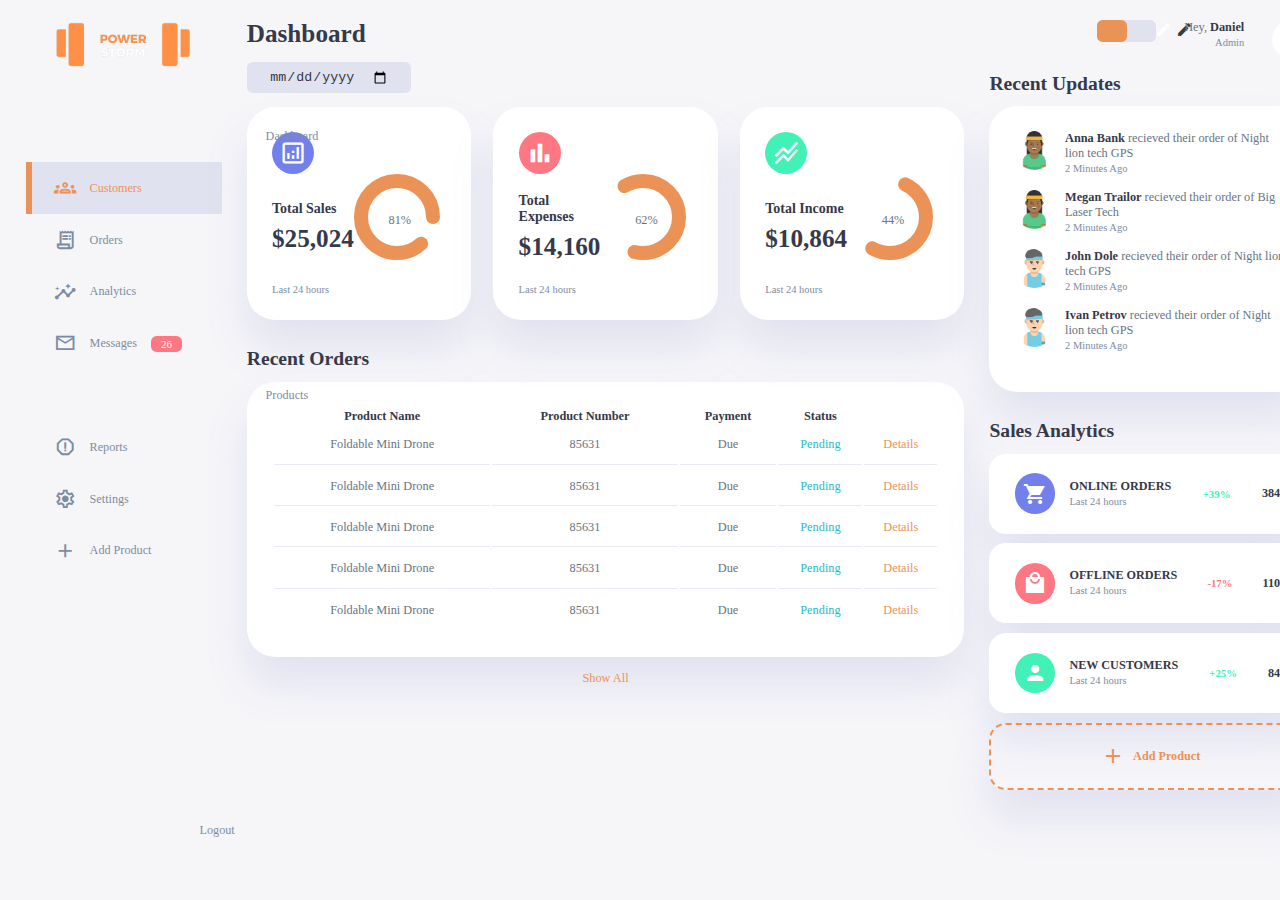
==== html/admin-dashboard.html @ 1e09393c "Product details displayed" ====
<!DOCTYPE html>
<html lang="en">
  <head>
    <meta charset="UTF-8" />
    <meta http-equiv="X-UA-Compatible" content="IE=edge" />
    <meta name="viewport" content="width=device-width, initial-scale=1.0" />

    <link
      rel="stylesheet"
      href="https://fonts.googleapis.com/icon?family=Material+Icons+Sharp"
    />
    <link
      rel="stylesheet"
      href="https://fonts.googleapis.com/css2?family=Material+Symbols+Outlined:opsz,wght,FILL,GRAD@20..48,100..700,0..1,-50..200"
    />
    <link
      rel="stylesheet"
      href="https://fonts.googleapis.com/css2?family=Material+Symbols+Sharp:opsz,wght,FILL,GRAD@20..48,100..700,0..1,-50..200"
    />

    <link rel="stylesheet" href="/css/admin_page.css" />

    <title>Admin Dashboard</title>
  </head>

  <body>
    <div class="container">
      <aside>
        <div class="top">
          <div class="logo">
            <img src="/pictures/power3.png" alt="" />
            <!-- <h2>POWER<span class="danger">STORM</span></h2> -->
          </div>
          <div class="close" id="close-btn">
            <span class="material-icons-sharp">close</span>
          </div>
        </div>

        <div class="sidebar">
          <a href="#"
            ><span class="material-icons-sharp">grid_view</span>
            <h3>Dashboard</h3>
          </a>
          <a href="#" class="active"
            ><span class="material-symbols-outlined">groups</span>
            <h3>Customers</h3>
          </a>
          <a href="#"
            ><span class="material-icons-sharp">receipt_long</span>
            <h3>Orders</h3>
          </a>
          <a href="#"
            ><span class="material-icons-sharp">insights</span>
            <h3>Analytics</h3>
          </a>
          <a href="#"
            ><span class="material-symbols-sharp"> mail </span>
            <h3>Messages</h3>
            <span class="message-count">26</span>
            <div class="message-count-media"></div>
          </a>
          <a href="#"
            ><span class="material-icons-sharp">inventory</span>
            <h3>Products</h3>
          </a>
          <a href="#"
            ><span class="material-icons-sharp">report_gmailerrorred</span>
            <h3>Reports</h3>
          </a>
          <a href="#"
            ><span class="material-symbols-outlined"> settings </span>
            <h3>Settings</h3>
          </a>
          <a href="#"
            ><span class="material-icons-sharp">add</span>
            <h3>Add Product</h3>
          </a>
          <a href="#"
            ><span class="material-icons-sharp">logout</span>
            <h3>Logout</h3>
          </a>
        </div>
      </aside>

      <!-- --------------- END OF ASIDE --------------- -->

      <main>
        <h1>Dashboard</h1>
        <div class="date">
          <input type="date" />
        </div>

        <div class="insights">
          <div class="sales">
            <span class="material-symbols-outlined">analytics </span>
            <div class="middle">
              <div class="left">
                <h3>Total Sales</h3>
                <h1>$25,024</h1>
              </div>
              <div class="progress">
                <svg>
                  <circle cx="38" cy="38" r="36"></circle>
                  <div class="number">
                    <p>81%</p>
                  </div>
                </svg>
              </div>
            </div>
            <small class="text-muted">Last 24 hours</small>
          </div>
          <!-- --------------- END OF SALES --------------- -->

          <div class="expenses">
            <span class="material-symbols-outlined">bar_chart</span>
            <div class="middle">
              <div class="left">
                <h3>Total Expenses</h3>
                <h1>$14,160</h1>
              </div>
              <div class="progress">
                <svg>
                  <circle cx="38" cy="38" r="36"></circle>
                  <div class="number">
                    <p>62%</p>
                  </div>
                </svg>
              </div>
            </div>
            <small class="text-muted">Last 24 hours</small>
          </div>
          <!-- --------------- END OF EXPENSES --------------- -->

          <div class="income">
            <span class="material-symbols-outlined">stacked_line_chart</span>
            <div class="middle">
              <div class="left">
                <h3>Total Income</h3>
                <h1>$10,864</h1>
              </div>
              <div class="progress">
                <svg>
                  <circle cx="38" cy="38" r="36"></circle>
                </svg>
                <div class="number">
                  <p>44%</p>
                </div>
              </div>
            </div>
            <small class="text-muted">Last 24 hours</small>
          </div>
          <!-- --------------- END OF INCOME --------------- -->
        </div>
        <!-- --------------- END OF INSIGHTS --------------- -->

        <div class="recent-orders">
          <h2>Recent Orders</h2>
          <table>
            <thead>
              <tr>
                <th>Product Name</th>
                <th>Product Number</th>
                <th>Payment</th>
                <th>Status</th>
                <th></th>
              </tr>
            </thead>
            <tbody>
              <tr>
                <td>Foldable Mini Drone</td>
                <td>85631</td>
                <td>Due</td>
                <td class="warning">Pending</td>
                <td class="primary">Details</td>
              </tr>
              <tr>
                <td>Foldable Mini Drone</td>
                <td>85631</td>
                <td>Due</td>
                <td class="warning">Pending</td>
                <td class="primary">Details</td>
              </tr>
              <tr>
                <td>Foldable Mini Drone</td>
                <td>85631</td>
                <td>Due</td>
                <td class="warning">Pending</td>
                <td class="primary">Details</td>
              </tr>
              <tr>
                <td>Foldable Mini Drone</td>
                <td>85631</td>
                <td>Due</td>
                <td class="warning">Pending</td>
                <td class="primary">Details</td>
              </tr>
              <tr>
                <td>Foldable Mini Drone</td>
                <td>85631</td>
                <td>Due</td>
                <td class="warning">Pending</td>
                <td class="primary">Details</td>
              </tr>
            </tbody>
          </table>
          <a href="#">Show All</a>
        </div>
      </main>
      <!-- --------------- END OF MAIN --------------- -->
      <div class="right">
        <div class="top">
          <button id="menu-btn">
            <span class="material-icons-sharp">menu</span>
          </button>
          <div class="theme-toggler">
            <span class="material-icons-sharp active">light_mode</span>
            <span class="material-icons-sharp">dark_mode</span>
          </div>
          <div class="profile">
            <div class="info">
              <p>Hey, <b>Daniel</b></p>
              <small class="text-muted">Admin</small>
            </div>
            <div class="profile-photo">
              <img src="/pictures/male-gym-avatar.png" alt="" />
            </div>
          </div>
        </div>
        <!-- --- END OF TOP --- -->
        <div class="recent-updates">
          <h2>Recent Updates</h2>
          <div class="updates">
            <div class="update">
              <div class="profile-photo">
                <img src="/pictures/female-gym-avatar.png" alt="" />
              </div>
              <div class="message">
                <p>
                  <b>Anna Bank</b> recieved their order of Night lion tech GPS
                </p>
                <small class="text-muted">2 Minutes Ago</small>
              </div>
            </div>
            <div class="update">
              <div class="profile-photo">
                <img src="/pictures/female-gym-avatar.png" alt="" />
              </div>
              <div class="message">
                <p>
                  <b>Megan Trailor</b> recieved their order of Big Laser Tech
                </p>
                <small class="text-muted">2 Minutes Ago</small>
              </div>
            </div>
            <div class="update">
              <div class="profile-photo">
                <img src="/pictures/male-gym-avatar.png" alt="" />
              </div>
              <div class="message">
                <p>
                  <b>John Dole</b> recieved their order of Night lion tech GPS
                </p>
                <small class="text-muted">2 Minutes Ago</small>
              </div>
            </div>
            <div class="update">
              <div class="profile-photo">
                <img src="/pictures/male-gym-avatar.png" alt="" />
              </div>
              <div class="message">
                <p>
                  <b>Ivan Petrov</b> recieved their order of Night lion tech GPS
                </p>
                <small class="text-muted">2 Minutes Ago</small>
              </div>
            </div>
          </div>
        </div>

        <!-- --------------- END OF RECENT UPDATES --------------- -->
        <div class="sales-analytics">
          <h2>Sales Analytics</h2>
          <div class="item online">
            <div class="icon">
              <span class="material-icons-sharp">shopping_cart</span>
            </div>
            <div class="right">
              <div class="info">
                <h3>ONLINE ORDERS</h3>
                <small class="text-muted">Last 24 hours</small>
              </div>
              <h5 class="success">+39%</h5>
              <h3>3849</h3>
            </div>
          </div>
          <div class="item offline">
            <div class="icon">
              <span class="material-icons-sharp">local_mall</span>
            </div>
            <div class="right">
              <div class="info">
                <h3>OFFLINE ORDERS</h3>
                <small class="text-muted">Last 24 hours</small>
              </div>
              <h5 class="danger">-17%</h5>
              <h3>1100</h3>
            </div>
          </div>
          <div class="item customers">
            <div class="icon">
              <span class="material-icons-sharp">person</span>
            </div>
            <div class="right">
              <div class="info">
                <h3>NEW CUSTOMERS</h3>
                <small class="text-muted">Last 24 hours</small>
              </div>
              <h5 class="success">+25%</h5>
              <h3>849</h3>
            </div>
          </div>
          <div class="item add-product">
            <div>
              <span class="material-icons-sharp">add</span>
              <h3>Add Product</h3>
            </div>
          </div>
        </div>
      </div>
    </div>

    <script src="/js/admin-page.js"></script>
  </body>
</html>
---- css/admin_page.css ----
@import url("https://fonts.googleapis.com/css2?family=Cormorant+SC:wght@300&family=Poppins:ital,wght@0,100;0,200;0,300;0,400;0,500;0,600;0,700;0,800;1,900&display=swap");
@import url("https://fonts.googleapis.com/css2?family=Cormorant+SC:wght@300&family=Poppins:ital,wght@0,100;0,200;0,300;0,400;0,500;0,600;0,700;0,800;1,900&display=swap");

:root {
  --color-primary: rgb(235, 146, 87);
  --color-primary-blue: #7380ec;
  --color-danger: #ff7782;
  --color-succes: #41f1b6;
  --color-warning: #25bbcc;
  --color-white: #fff;
  --color-info-dark: #7d8da1;
  --color-info-light: #dce1eb;
  --color-dark: #363949;
  --color-light: rgba(132, 139, 200, 0.18);
  --color-primary-variant: #111e81;
  --color-dark-variant: #677483;
  --color-background: #f6f6f9;

  --card-border-radius: 2rem;
  --border-radius-1: 0.4rem;
  --border-radius-2: 0.8rem;
  --border-radius-3: 1.2rem;

  --card-padding: 1.8rem;
  -padding-1: 1.2rem;

  --box-shadow: 0 2rem 3rem var(--color-light);
}

/* ================== SIDEBAR ================== */
.dark-theme-variables {
 --color-background: #181a1e;
 --color-warning: #fed08b;
 --color-white: #202528;
 --color-dark: #edeffd;
 --color-dark-variant:  #a3bdcc;
 --color-light: rgba(0, 0, 0, 0.4);
 --box-shadow: 0 2rem 3rem var(--color-light);
}



* {
  margin: 0;
  padding: 0;
  outline: 0;
  appearance: none;
  border: 0;
  text-decoration: none;
  list-style: none;
  box-sizing: border-box;
}

html {
  font-size: 14px;
}

body {
  width: 100vw;
  height: 100vh;
  font-family: "Poppins" sans-serif;
  font-size: 0.88rem;
  background: var(--color-background);
  user-select: none;
  overflow-x: hidden;
  color: var(--color-dark);
}

.container {
  display: grid;
  width: 96%;
  margin: 0 auto;
  gap: 1.8rem;
  grid-template-columns: 14rem auto 23rem;
}

a {
  color: var(--color-dark);
}

img {
  display: block;
  width: 100%;
}

h1 {
  font-weight: 800;
  font-size: 1.8rem;
}

h2 {
  font-size: 1.4rem;
}

h3 {
  font-size: 0.87rem;
}

h4 {
  font-size: 0.8rem;
}

h5 {
  font-size: 0.77rem;
}

small {
  font-size: 0.75rem;
}

.profile-photo {
  width: 2.8rem;
  height: 2.8rem;
  border-radius: 50%;
  overflow: hidden;
}

.text-muted {
  color: var(--color-info-dark);
}

p {
  color: var(--color-dark-variant);
}

b {
  color: var(--color-dark);
}

.primary {
  color: var(--color-primary);
}

.danger {
  color: var(--color-danger);
}

.success {
  color: var(--color-succes);
}

.warning {
  color: var(--color-warning);
}

aside {
  height: 100vh;
}

aside .top {
  display: flex;
  align-items: center;
  justify-content: center;
  margin-top: 1.4rem;
}

aside .logo {
  display: flex;
  gap: 0.8rem;
}

aside .logo img {
  height: 3.5rem;
}

aside .close {
  display: none;
}

/* ================== SIDEBAR ================== */
aside .sidebar {
  display: flex;
  flex-direction: column;
  height: 86vh;
  position: relative;
  top: 3rem;
}

aside h3 {
  font-weight: 500;
}

aside .sidebar a {
  display: flex;
  color: var(--color-info-dark);
  margin-left: 2rem;
  gap: 1rem;
  align-items: center;
  position: relative;
  height: 3.7rem;
  transition: all 300ms ease;
}

aside .sidebar a span {
  font-size: 1.6rem;
  transition: all 300ms ease;
}

aside .sidebar a:last-child {
  position: absolute;
  bottom: 2rem;
  width: 100%;
}

aside .sidebar a.active {
  background: var(--color-light);
  color: var(--color-primary);
  margin-left: 0;
}

aside .sidebar a.active::before {
  content: "";
  width: 6px;
  height: 100%;
  background: var(--color-primary);
}

aside .sidebar a.active span {
  color: var(--color-primary);
  margin-left: calc(1rem - 6px);
}

aside .sidebar a:hover {
  color: var(--color-primary);
}

aside .sidebar a:hover span:not(.message-count) {
  margin-left: 1rem;
}

aside .sidebar .message-count {
  background: var(--color-danger);
  color: var(--color-white);
  padding: 2px 10px;
  font-size: 11px;
  border-radius: var(--border-radius-1);
}

aside .sidebar .message-count-media {
  display: none;
}

/* ================== MAIN ================== */

main {
  margin-top: 1.4rem;
}

main .date {
  display: inline-block;
  background: var(--color-light);
  border-radius: var(--border-radius-1);
  margin-top: 1rem;
  padding: 0.5rem 1.6rem;
}

main .date input[type="date"] {
  background: transparent;
  color: var(--color-dark);
}

main .insights {
  display: grid;
  grid-template-columns: repeat(3, 1fr);
  gap: 1.6rem;
  width: 100%;
}

main .insights > div {
  background: var(--color-white);
  padding: var(--card-padding);
  border-radius: var(--card-border-radius);
  margin-top: 1rem;
  box-shadow: var(--box-shadow);
  transition: all 300ms ease;
}

main .insights > div:hover {
  box-shadow: none;
}

main .insights > div span {
  background: var(--color-primary-blue);
  padding: 0.5rem;
  border-radius: 50%;
  color: var(--color-white);
  font-size: 2rem;
}

main .insights > div.expenses span {
  background: var(--color-danger);
}

main .insights > div.income span {
  background: var(--color-succes);
}

main .insights > div .middle {
  display: flex;
  align-items: center;
  justify-content: space-between;
}

main .insights h3 {
  margin: 1rem 0 0.6rem;
  font-size: 1rem;
}

main .insights .progress {
  position: relative;
  width: 92px;
  height: 92px;
  border-radius: 50%;
}

main .insights svg {
  width: 7rem;
  height: 7rem;
}

main .insights svg circle {
  fill: none;
  stroke: var(--color-primary);
  stroke-width: 14px;
  stroke-linecap: round;
  transform: translate(5px, 5px);
}

main .insights .sales svg circle {
  stroke-dashoffset: -30;
  stroke-dasharray: 200;
}

main .insights .expenses svg circle {
  stroke-dashoffset: 20;
  stroke-dasharray: 85;
}

main .insights .income svg circle {
  stroke-dashoffset: 35;
  stroke-dasharray: 110;
}

main .insights .progress .number {
  position: absolute;
  top: 0;
  left: 0;
  height: 100%;
  width: 100%;
  display: flex;
  justify-content: center;
  align-items: center;
}

main .insights small {
  margin-top: 1.3rem;
  display: block;
}

/* ================== RECENT ORDERS ================== */
main .recent-orders {
  margin-top: 2rem;
}

main .recent-orders h2 {
  margin-bottom: 0.8rem;
}

main .recent-orders table {
  background: var(--color-white);
  width: 100%;
  border-radius: var(--card-border-radius);
  padding: var(--card-padding);
  text-align: center;
  box-shadow: var(--box-shadow);
  transition: all 300ms ease;
}

main .recent-orders table:hover {
  box-shadow: none;
}

main table tbody td {
  height: 2.8rem;
  border-bottom: 1px solid var(--color-light);
  color: var(--color-dark-variant);
}

main table tbody tr:last-child td {
  border: none;
}

main .recent-orders a {
  text-align: center;
  display: block;
  margin: 1rem auto;
  color: var(--color-primary);
}

/* ================== RIGHT ================== */
.right {
  margin-top: 1.4rem;
}

.right .top {
  display: flex;
  justify-content: end;
  gap: 2rem;
  /* background: gray; */
}

.right .top button {
  display: none;
}

.right .theme-toggler {
  background: var(--color-light);
  display: flex;
  justify-content: space-between;
  align-items: center;
  height: 1.6rem;
  width: 4.2rem;
  cursor: pointer;
  border-radius: var(--border-radius-1);
}

.right .theme-toggler span {
  font-size: 1.2rem;
  width: 50%;
  height: 100%;
  display: flex;
  align-items: center;
  justify-content: center;
  transition: all 300ms ease-in;
}

.right .theme-toggler span.active {
  background: var(--color-primary);
  color: var(--color-white);
  border-radius: var(--border-radius-1);
}

.right .top .profile {
  display: flex;
  gap: 2rem;
  text-align: right;
}

/* ================== RECENT UPDATES ================== */
.right .recent-updates {
  margin-top: 1rem;
}

.right .recent-updates h2 {
  margin-bottom: 0.8rem;
}

.right .recent-updates .updates {
  background: var(--color-white);
  padding: var(--card-padding);
  border-radius: var(--card-border-radius);
  box-shadow: var(--box-shadow);
  transition: all 300ms ease;
}

.right .recent-updates .updates:hover {
  box-shadow: none;
}

.right .recent-updates .updates .update {
  display: grid;
  grid-template-columns: 2.6rem auto;
  gap: 1rem;
  margin-bottom: 1rem;
}

/* ================== SALES ANALYTICS ================== */
.right .sales-analytics {
  margin-top: 2rem;
}

.right .sales-analytics h2 {
  margin-bottom: 0.8rem;
}

.right .sales-analytics .item {
  background: var(--color-white);
  display: flex;
  align-items: center;
  gap: 1rem;
  margin-bottom: 0.7rem;
  padding: 1.4rem var(--card-padding);
  border-radius: var(--border-radius-3);
  box-shadow: var(--box-shadow);
  transition: all 300ms ease;
}

.right .sales-analytics .item:hover {
  box-shadow: none;
}

.right .sales-analytics .item .right {
  display: flex;
  justify-content: space-between;
  align-items: center;
  margin: 0;
  width: 100%;
}

.right .sales-analytics .item .icon {
  padding: 0.6rem;
  color: var(--color-white);
  border-radius: 50%;
  background: var(--color-primary-blue);
  display: flex;
}

.right .sales-analytics .item.offline .icon {
  background: var(--color-danger);
}

.right .sales-analytics .item.customers .icon {
  background: var(--color-succes);
}

.right .sales-analytics .add-product {
  background-color: transparent;
  border: 2px dashed var(--color-primary);
  color: var(--color-primary);
  display: flex;
  align-items: center;
  justify-content: center;
  cursor: pointer;
}

.right .sales-analytics .add-product div {
  display: flex;
  align-items: center;
  gap: 0.6rem;
}

.right .sales-analytics .add-product:hover {
  background: var(--color-primary);
  color: whitesmoke;
}

.right .sales-analytics .add-product div h3 {
  font-weight: 600;
}

/* ================== MEDIA QUERIES ================== */
@media screen and (max-width: 1200px) {
  .container {
    width: 94%;
    grid-template-columns: 7rem auto 23rem;
  }

  aside .logo h2 {
    display: none;
  }

  aside .sidebar h3 {
    display: none;
  }

  aside .sidebar a {
    width: 5.6rem;
  }

  aside .sidebar a:last-child {
    position: relative;
    margin-top: 1.8rem;
  }

  aside .sidebar .message-count {
    display: none;
  }

  aside .sidebar .message-count-media {
    display: block;
    height: 0.5rem;
    width: 0.5rem;
    background: var(--color-danger);
    border-radius: 50%;
  }

  main .insights {
    grid-template-columns: 1fr;
    gap: 0;
  }

  main .recent-orders {
    width: 94%;
    position: absolute;
    left: 50%;
    transform: translateX(-50%);
    margin: 2rem 0 0 8.8rem;

  }

  main .recent-orders table {
    width: 85.6%;
  }

  main table thead tr th:last-child,
  main table thead tr th:first-child {
    display: none;
  }

  main table tbody tr td:last-child,
  main table tbody tr td:first-child {
    display: none;
  }

  main table tbody td {
    width: 1rem;
  }
}

@media screen and (max-width: 768px) {
  .container {
    width: 98%;
    grid-template-columns: 1fr;
  }

  aside {
    position: fixed;
    left: -100%;
    background: var(--color-white);
    width: 18rem;
    z-index: 3;
    box-shadow: 1rem 3rem 4rem var(--color-light);
    height: 100vh;
    padding-right: var(--card-padding);
    display: block;
    transition: 0.5s ease-in-out;
  }

  aside.active {
    left: 0;
  }

  aside .logo {
    margin-left: 1rem;
  }

  aside .logo h2 {
    display: inline;
  }

  aside .top {
    justify-content: space-between;
  }

  aside .sidebar h3 {
    display: inline;
  }

  aside .sidebar a {
    width: 100%;
    height: 3.4rem;
  }

  aside .sidebar .message-count {
    display: block;
  }

  aside .sidebar .message-count-media {
    display: none;
  }

  aside .sidebar a:last-child {
    position: absolute;
    bottom: 5rem;
  }

  aside .close {
    display: inline-block;
    cursor: pointer;
  }

  main {
    margin-top: 8rem;
    padding: 0 1rem;
  }

  main .recent-orders {
    position: relative;
    margin: 3rem 0 0 0;
    width: 100%;
  }

  main .recent-orders table {
    width: 100%;
    margin: 0;
  }

  .right {
    width: 94%;
    margin: 0 auto 4rem;
  }

  .right .top {
    position: fixed;
    top: 0;
    left: 0;
    align-items: center;
    padding: 0 0.8rem;
    height: 4.6rem;
    background: var(--color-white);
    width: 100%;
    margin: 0;
    z-index: 2;
    box-shadow: 0 1rem 1rem var(--color-light);
  }

  .right .top .theme-toggler {
    width: 4.4rem;
    position: absolute;
    left: 66%;
  }

  .right .profile .info {
    display: none;
  }

  .right .top button {
    display: inline-block;
    background: transparent;
    cursor: pointer;
    color: var(--color-dark);
    position: absolute;
    left: 1rem;
  }

  .right .top button span {
    font-size: 2rem;
  }
 
}
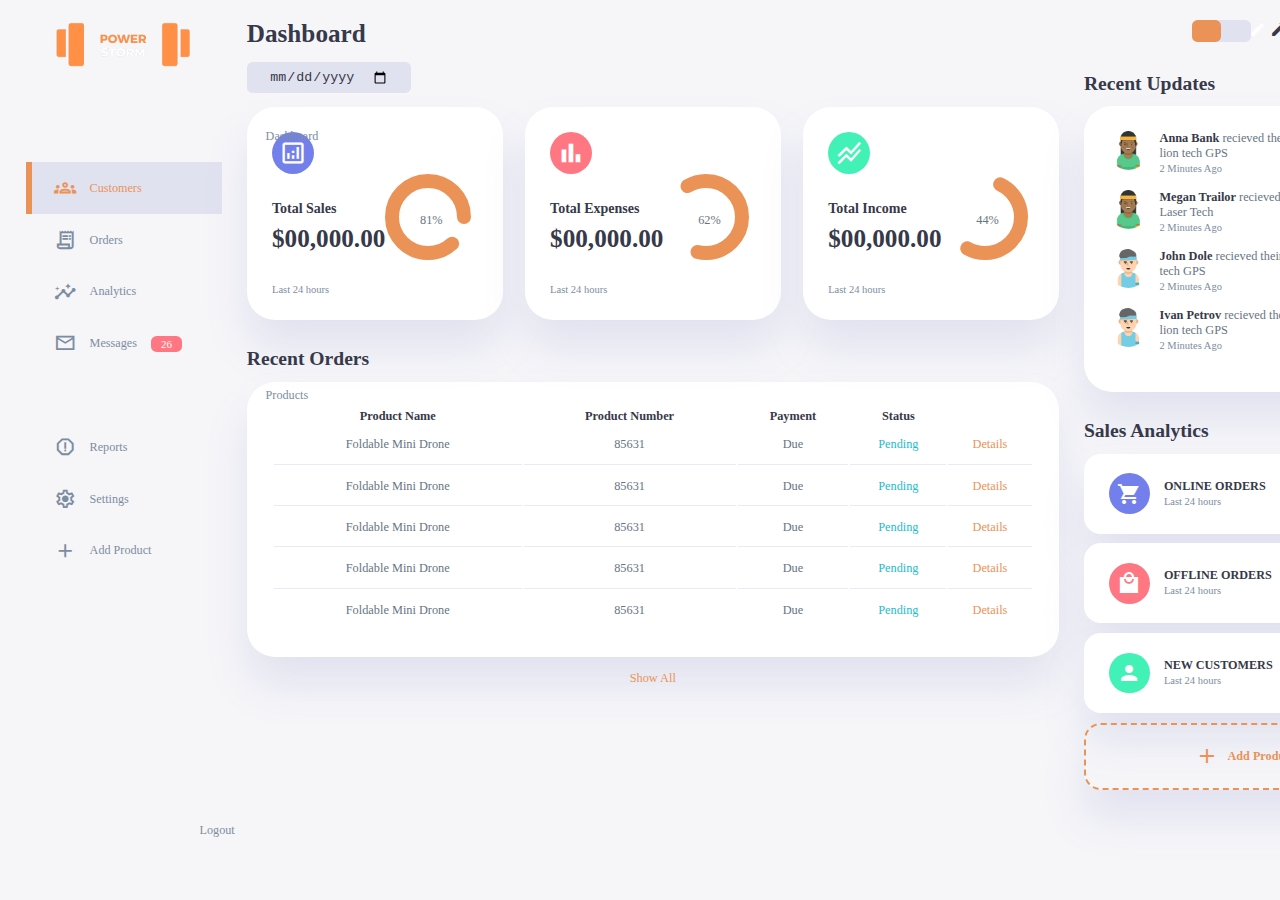
==== commit 9d212e04: "Recent finance info displayed. Profile details forbidden for not auth users" ====
--- a/html/admin-dashboard.html
+++ b/html/admin-dashboard.html
@@ -96,7 +96,7 @@
             <div class="middle">
               <div class="left">
                 <h3>Total Sales</h3>
-                <h1>$25,024</h1>
+                <h1 id="sales">$00,000.00</h1>
               </div>
               <div class="progress">
                 <svg>
@@ -116,7 +116,7 @@
             <div class="middle">
               <div class="left">
                 <h3>Total Expenses</h3>
-                <h1>$14,160</h1>
+                <h1 id="expenses">$00,000.00</h1>
               </div>
               <div class="progress">
                 <svg>
@@ -136,7 +136,7 @@
             <div class="middle">
               <div class="left">
                 <h3>Total Income</h3>
-                <h1>$10,864</h1>
+                <h1 id="profit">$00,000.00</h1>
               </div>
               <div class="progress">
                 <svg>
@@ -329,6 +329,16 @@
       </div>
     </div>
 
-    <script src="/js/admin-page.js"></script>
+    
+    <script
+      src="https://code.jquery.com/jquery-3.6.0.min.js"
+      integrity="sha256-/xUj+3OJU5yExlq6GSYGSHk7tPXikynS7ogEvDej/m4="
+      crossorigin="anonymous"
+    ></script>
+
+    <script src="/js/design/admin-page.js"></script>
+
+    <script src="/js/logic/admin-panel/finances.js"></script>
+
   </body>
 </html>
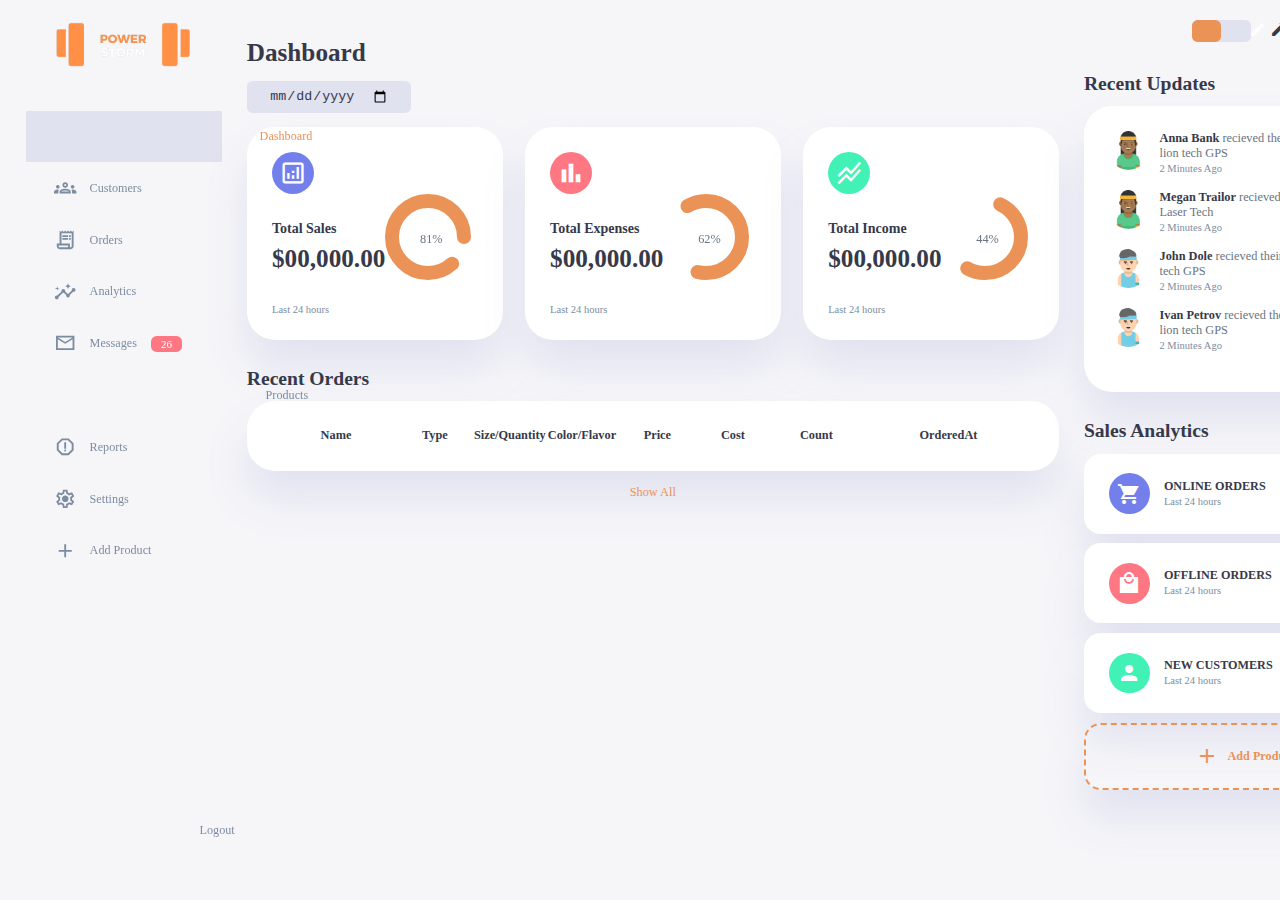
==== commit 11d4176b: "Admin panel dashboard and navigation implemented" ====
--- a/html/admin-dashboard.html
+++ b/html/admin-dashboard.html
@@ -37,19 +37,19 @@
         </div>
 
         <div class="sidebar">
-          <a href="#"
+          <a href="#" class="active" onclick="loadDashboard()"
             ><span class="material-icons-sharp">grid_view</span>
             <h3>Dashboard</h3>
           </a>
-          <a href="#" class="active"
+          <a href="#" name="customers-all" onclick="loadCustomers()"
             ><span class="material-symbols-outlined">groups</span>
             <h3>Customers</h3>
           </a>
-          <a href="#"
+          <a href="#" name="orders-all" onclick="loadAllOrders()"
             ><span class="material-icons-sharp">receipt_long</span>
             <h3>Orders</h3>
           </a>
-          <a href="#"
+          <a href="#" 
             ><span class="material-icons-sharp">insights</span>
             <h3>Analytics</h3>
           </a>
@@ -59,7 +59,7 @@
             <span class="message-count">26</span>
             <div class="message-count-media"></div>
           </a>
-          <a href="#"
+          <a href="#" name="products-all" onclick="loadAllProducts()"
             ><span class="material-icons-sharp">inventory</span>
             <h3>Products</h3>
           </a>
@@ -76,7 +76,7 @@
             <h3>Add Product</h3>
           </a>
           <a href="#"
-            ><span class="material-icons-sharp">logout</span>
+            ><span class="material-icons-sharp" onclick="logout()">logout</span>
             <h3>Logout</h3>
           </a>
         </div>
@@ -84,7 +84,7 @@
 
       <!-- --------------- END OF ASIDE --------------- -->
 
-      <main>
+      <main id="main">
         <h1>Dashboard</h1>
         <div class="date">
           <input type="date" />
@@ -158,49 +158,26 @@
           <table>
             <thead>
               <tr>
-                <th>Product Name</th>
-                <th>Product Number</th>
-                <th>Payment</th>
-                <th>Status</th>
                 <th></th>
+                <th style="width: 120px">Name</th>
+                <th>Type</th>
+                <th style="width: 20px;">Size/Quantity</th>
+                <th style="width: 40px;">Color/Flavor</th>
+                <th>Price</th>
+                <th>Cost</th>
+                <th>Count</th>
+                <th>OrderedAt</th>
               </tr>
             </thead>
-            <tbody>
-              <tr>
+            <tbody id="recent-orders-tbody">
+              <!-- <tr>
                 <td>Foldable Mini Drone</td>
                 <td>85631</td>
                 <td>Due</td>
                 <td class="warning">Pending</td>
                 <td class="primary">Details</td>
-              </tr>
-              <tr>
-                <td>Foldable Mini Drone</td>
-                <td>85631</td>
-                <td>Due</td>
-                <td class="warning">Pending</td>
-                <td class="primary">Details</td>
-              </tr>
-              <tr>
-                <td>Foldable Mini Drone</td>
-                <td>85631</td>
-                <td>Due</td>
-                <td class="warning">Pending</td>
-                <td class="primary">Details</td>
-              </tr>
-              <tr>
-                <td>Foldable Mini Drone</td>
-                <td>85631</td>
-                <td>Due</td>
-                <td class="warning">Pending</td>
-                <td class="primary">Details</td>
-              </tr>
-              <tr>
-                <td>Foldable Mini Drone</td>
-                <td>85631</td>
-                <td>Due</td>
-                <td class="warning">Pending</td>
-                <td class="primary">Details</td>
-              </tr>
+              </tr> -->
+              
             </tbody>
           </table>
           <a href="#">Show All</a>
@@ -227,7 +204,7 @@
           </div>
         </div>
         <!-- --- END OF TOP --- -->
-        <div class="recent-updates">
+        <div id="recent-updates" class="recent-updates">
           <h2>Recent Updates</h2>
           <div class="updates">
             <div class="update">
@@ -278,7 +255,7 @@
         </div>
 
         <!-- --------------- END OF RECENT UPDATES --------------- -->
-        <div class="sales-analytics">
+        <div id="sales-analytics" class="sales-analytics">
           <h2>Sales Analytics</h2>
           <div class="item online">
             <div class="icon">
@@ -329,7 +306,6 @@
       </div>
     </div>
 
-    
     <script
       src="https://code.jquery.com/jquery-3.6.0.min.js"
       integrity="sha256-/xUj+3OJU5yExlq6GSYGSHk7tPXikynS7ogEvDej/m4="
@@ -338,7 +314,7 @@
 
     <script src="/js/design/admin-page.js"></script>
 
-    <script src="/js/logic/admin-panel/finances.js"></script>
-
+    <script src="/js/logic/admin-panel/dashboardData.js"></script>
+    <script src="/js/logic/logout.js"></script>
   </body>
 </html>
--- a/css/admin_page.css
+++ b/css/admin_page.css
@@ -56,7 +56,7 @@
 }
 
 body {
-  width: 100vw;
+  /* width: 100vw; */
   height: 100vh;
   font-family: "Poppins" sans-serif;
   font-size: 0.88rem;
@@ -145,6 +145,8 @@
 
 aside {
   height: 100vh;
+  position: sticky;
+  top: 0;
 }
 
 aside .top {
@@ -359,7 +361,7 @@
 
 /* ================== RECENT ORDERS ================== */
 main .recent-orders {
-  margin-top: 2rem;
+  margin: 2rem 0;
 }
 
 main .recent-orders h2 {
@@ -381,13 +383,21 @@
 }
 
 main table tbody td {
-  height: 2.8rem;
+  height: 4rem;
   border-bottom: 1px solid var(--color-light);
   color: var(--color-dark-variant);
+  padding: 5px;
+  
 }
 
 main table tbody tr:last-child td {
   border: none;
+}
+
+main table tbody td img {
+  height: 60px;
+  width: 60px;
+  border-radius: 5px;
 }
 
 main .recent-orders a {
@@ -555,6 +565,10 @@
     grid-template-columns: 7rem auto 23rem;
   }
 
+  aside {
+    height: 0vh;
+  }
+
   aside .logo h2 {
     display: none;
   }
@@ -599,22 +613,12 @@
   }
 
   main .recent-orders table {
-    width: 85.6%;
-  }
-
-  main table thead tr th:last-child,
-  main table thead tr th:first-child {
-    display: none;
-  }
-
-  main table tbody tr td:last-child,
-  main table tbody tr td:first-child {
-    display: none;
-  }
-
-  main table tbody td {
-    width: 1rem;
-  }
+    width: 88.5%;
+  }
+
+ 
+
+
 }
 
 @media screen and (max-width: 768px) {
@@ -738,3 +742,15 @@
   }
  
 }
+
+@media  screen and (max-width: 620px) {
+   main table thead tr th:last-child,
+  main table thead tr th:first-child {
+    display: none;
+  }
+
+  main table tbody tr td:last-child,
+  main table tbody tr td:first-child {
+    display: none;
+  }
+}
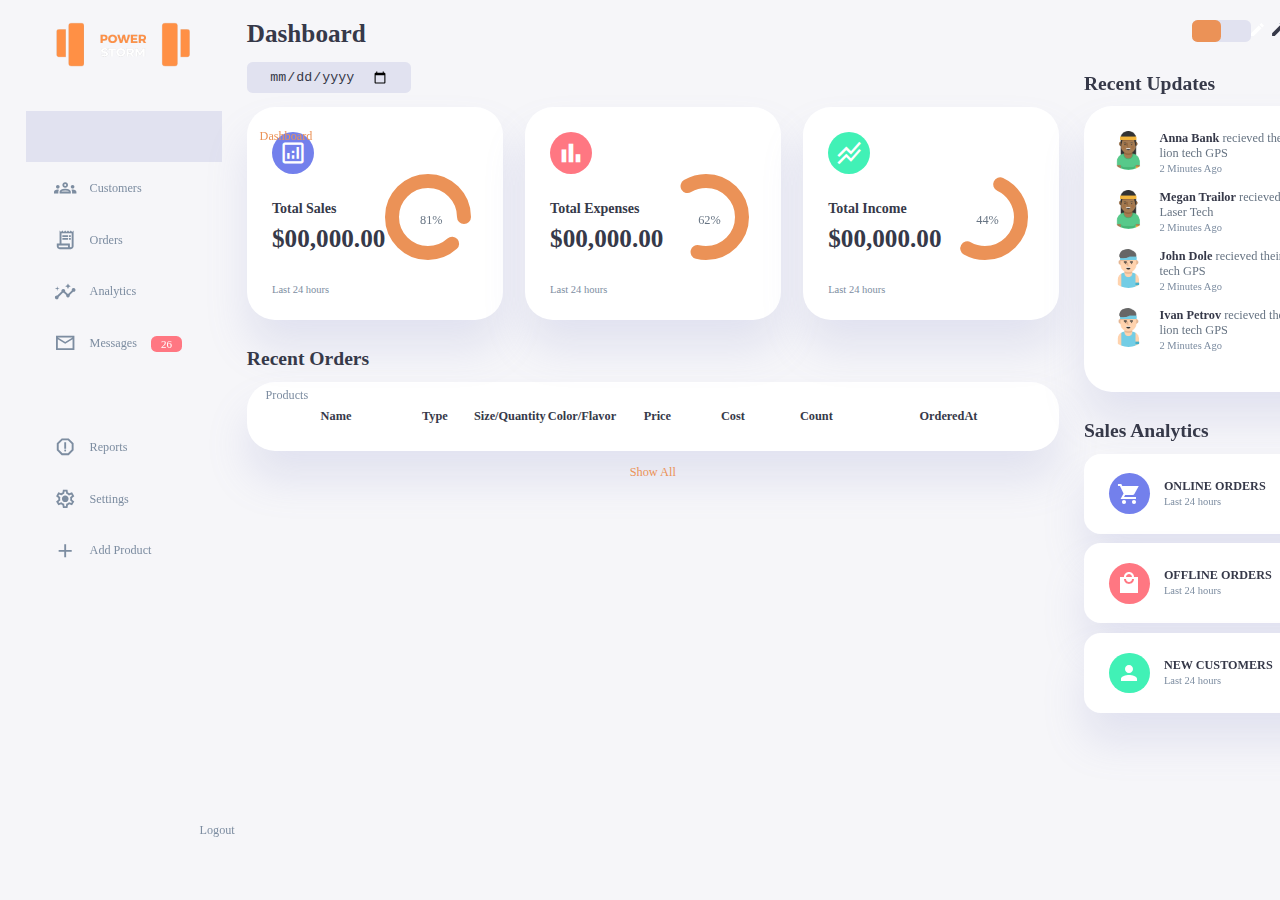
==== commit b19b90ab: "Admin tables for products, orders and users displayed" ====
--- a/html/admin-dashboard.html
+++ b/html/admin-dashboard.html
@@ -27,7 +27,7 @@
     <div class="container">
       <aside>
         <div class="top">
-          <div class="logo">
+          <div class="logo" onclick="window.location.href = '/html/index.html'">
             <img src="/pictures/power3.png" alt="" />
             <!-- <h2>POWER<span class="danger">STORM</span></h2> -->
           </div>
@@ -37,46 +37,45 @@
         </div>
 
         <div class="sidebar">
-          <a href="#" class="active" onclick="loadDashboard()"
+          <a id="link-dashboard" name="dashboard" class="active"
             ><span class="material-icons-sharp">grid_view</span>
             <h3>Dashboard</h3>
           </a>
-          <a href="#" name="customers-all" onclick="loadCustomers()"
+          <a id="link-customers" name="customers-all" href="#"
             ><span class="material-symbols-outlined">groups</span>
             <h3>Customers</h3>
           </a>
-          <a href="#" name="orders-all" onclick="loadAllOrders()"
+          <a id="link-orders" name="orders-all"
             ><span class="material-icons-sharp">receipt_long</span>
             <h3>Orders</h3>
           </a>
-          <a href="#" 
+          <a 
             ><span class="material-icons-sharp">insights</span>
             <h3>Analytics</h3>
           </a>
-          <a href="#"
+          <a 
             ><span class="material-symbols-sharp"> mail </span>
             <h3>Messages</h3>
             <span class="message-count">26</span>
             <div class="message-count-media"></div>
           </a>
-          <a href="#" name="products-all" onclick="loadAllProducts()"
+          <a id="link-products" name="products-all"
             ><span class="material-icons-sharp">inventory</span>
             <h3>Products</h3>
           </a>
-          <a href="#"
+          <a 
             ><span class="material-icons-sharp">report_gmailerrorred</span>
             <h3>Reports</h3>
           </a>
-          <a href="#"
+          <a 
             ><span class="material-symbols-outlined"> settings </span>
             <h3>Settings</h3>
           </a>
-          <a href="#"
+          <a 
             ><span class="material-icons-sharp">add</span>
             <h3>Add Product</h3>
           </a>
-          <a href="#"
-            ><span class="material-icons-sharp" onclick="logout()">logout</span>
+          <a id="logout-btn" href="#" onclick="logout()"><span class="material-icons-sharp" >logout</span>
             <h3>Logout</h3>
           </a>
         </div>
@@ -184,7 +183,7 @@
         </div>
       </main>
       <!-- --------------- END OF MAIN --------------- -->
-      <div class="right">
+      <div id="right" class="right">
         <div class="top">
           <button id="menu-btn">
             <span class="material-icons-sharp">menu</span>
@@ -296,12 +295,12 @@
               <h3>849</h3>
             </div>
           </div>
-          <div class="item add-product">
+          <!-- <div class="item add-product">
             <div>
               <span class="material-icons-sharp">add</span>
               <h3>Add Product</h3>
             </div>
-          </div>
+          </div> -->
         </div>
       </div>
     </div>
@@ -315,6 +314,7 @@
     <script src="/js/design/admin-page.js"></script>
 
     <script src="/js/logic/admin-panel/dashboardData.js"></script>
+    <script src="/js/logic/admin-panel/onClickLinks.js"></script>
     <script src="/js/logic/logout.js"></script>
   </body>
 </html>
--- a/css/admin_page.css
+++ b/css/admin_page.css
@@ -191,6 +191,7 @@
   position: relative;
   height: 3.7rem;
   transition: all 300ms ease;
+  cursor: pointer;
 }
 
 aside .sidebar a span {
@@ -222,11 +223,11 @@
   margin-left: calc(1rem - 6px);
 }
 
-aside .sidebar a:hover {
+aside .sidebar a:not(.active):hover {
   color: var(--color-primary);
 }
 
-aside .sidebar a:hover span:not(.message-count) {
+aside .sidebar a:not(.active):hover span:not(.message-count) {
   margin-left: 1rem;
 }
 
@@ -409,7 +410,10 @@
 
 /* ================== RIGHT ================== */
 .right {
-  margin-top: 1.4rem;
+  /* margin-top: 1.4rem; */
+  position: sticky;
+  top: 1.4rem;
+  height: 0vh;
 }
 
 .right .top {
@@ -616,8 +620,9 @@
     width: 88.5%;
   }
 
- 
-
+  .right {
+    position: relative;
+  }
 
 }
 
@@ -693,6 +698,10 @@
     margin: 3rem 0 0 0;
     width: 100%;
   }
+
+    main .recent-orders h2 {
+      text-align: center;
+    }
 
   main .recent-orders table {
     width: 100%;
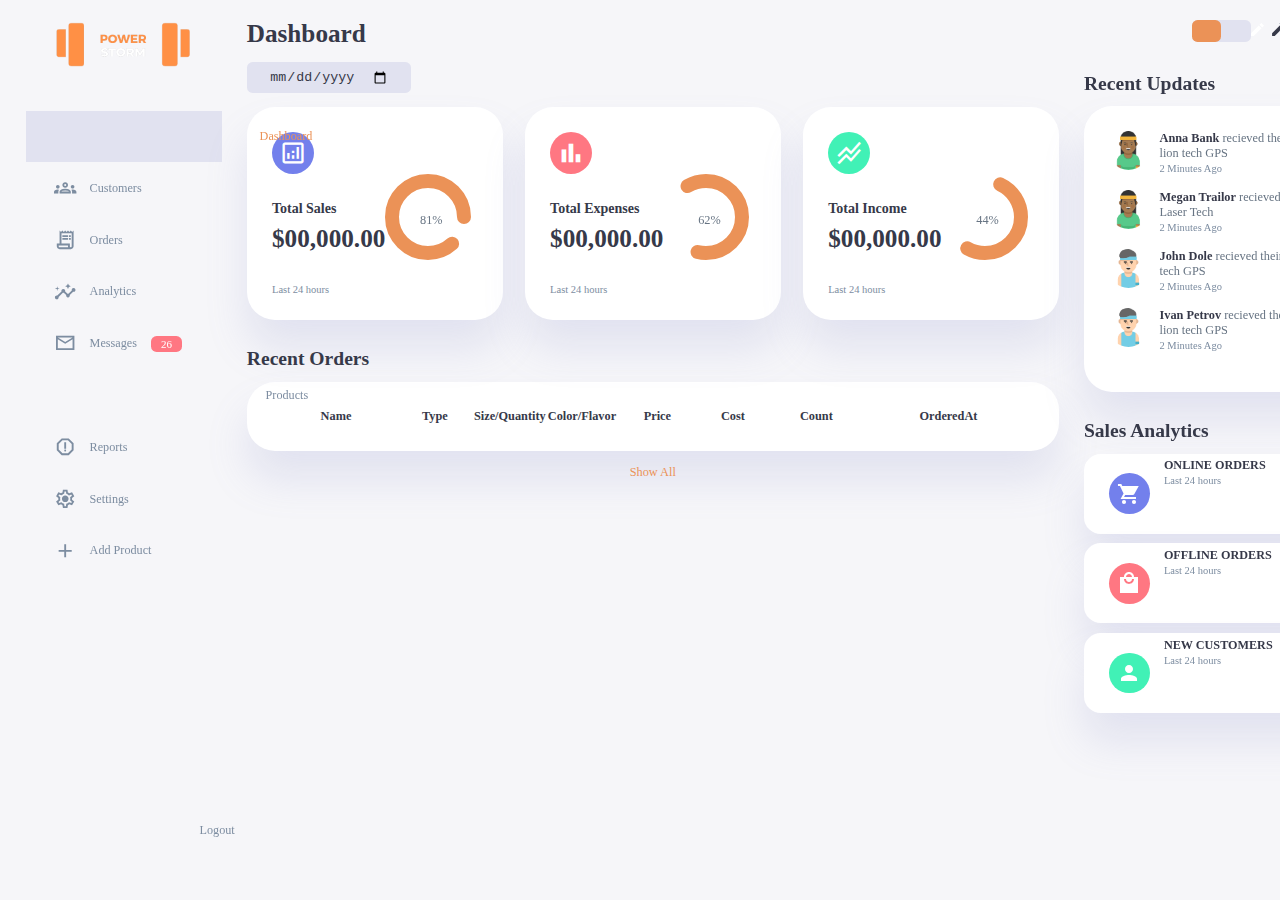
==== commit 28b48939: "Links changed to localhost. Added logic for discounts. Analytics updated" ====
--- a/html/admin-dashboard.html
+++ b/html/admin-dashboard.html
@@ -27,7 +27,7 @@
     <div class="container">
       <aside>
         <div class="top">
-          <div class="logo" onclick="window.location.href = '/html/index.html'">
+          <div class="logo" onclick="window.location.href = '/index.html'">
             <img src="/pictures/power3.png" alt="" />
             <!-- <h2>POWER<span class="danger">STORM</span></h2> -->
           </div>
@@ -179,7 +179,7 @@
               
             </tbody>
           </table>
-          <a href="#">Show All</a>
+          <a onclick="showAllOrders()">Show All</a>
         </div>
       </main>
       <!-- --------------- END OF MAIN --------------- -->
@@ -266,7 +266,7 @@
                 <small class="text-muted">Last 24 hours</small>
               </div>
               <h5 class="success">+39%</h5>
-              <h3>3849</h3>
+              <h3 id="recent-orders">0.00</h3>
             </div>
           </div>
           <div class="item offline">
@@ -279,7 +279,7 @@
                 <small class="text-muted">Last 24 hours</small>
               </div>
               <h5 class="danger">-17%</h5>
-              <h3>1100</h3>
+              <h3 id="recent-orders-of">0.00</h3>
             </div>
           </div>
           <div class="item customers">
@@ -292,7 +292,7 @@
                 <small class="text-muted">Last 24 hours</small>
               </div>
               <h5 class="success">+25%</h5>
-              <h3>849</h3>
+              <h3 id="new-customers">849</h3>
             </div>
           </div>
           <!-- <div class="item add-product">
--- a/css/admin_page.css
+++ b/css/admin_page.css
@@ -161,6 +161,10 @@
   gap: 0.8rem;
 }
 
+aside .logo:hover {
+  cursor: pointer;
+}
+
 aside .logo img {
   height: 3.5rem;
 }
@@ -406,6 +410,12 @@
   display: block;
   margin: 1rem auto;
   color: var(--color-primary);
+  width: 50px;
+}
+
+main .recent-orders a:hover {
+  cursor: pointer;
+  border-bottom: 1px solid var(--color-primary);
 }
 
 /* ================== RIGHT ================== */
@@ -500,7 +510,7 @@
 .right .sales-analytics .item {
   background: var(--color-white);
   display: flex;
-  align-items: center;
+  align-items: start;
   gap: 1rem;
   margin-bottom: 0.7rem;
   padding: 1.4rem var(--card-padding);
